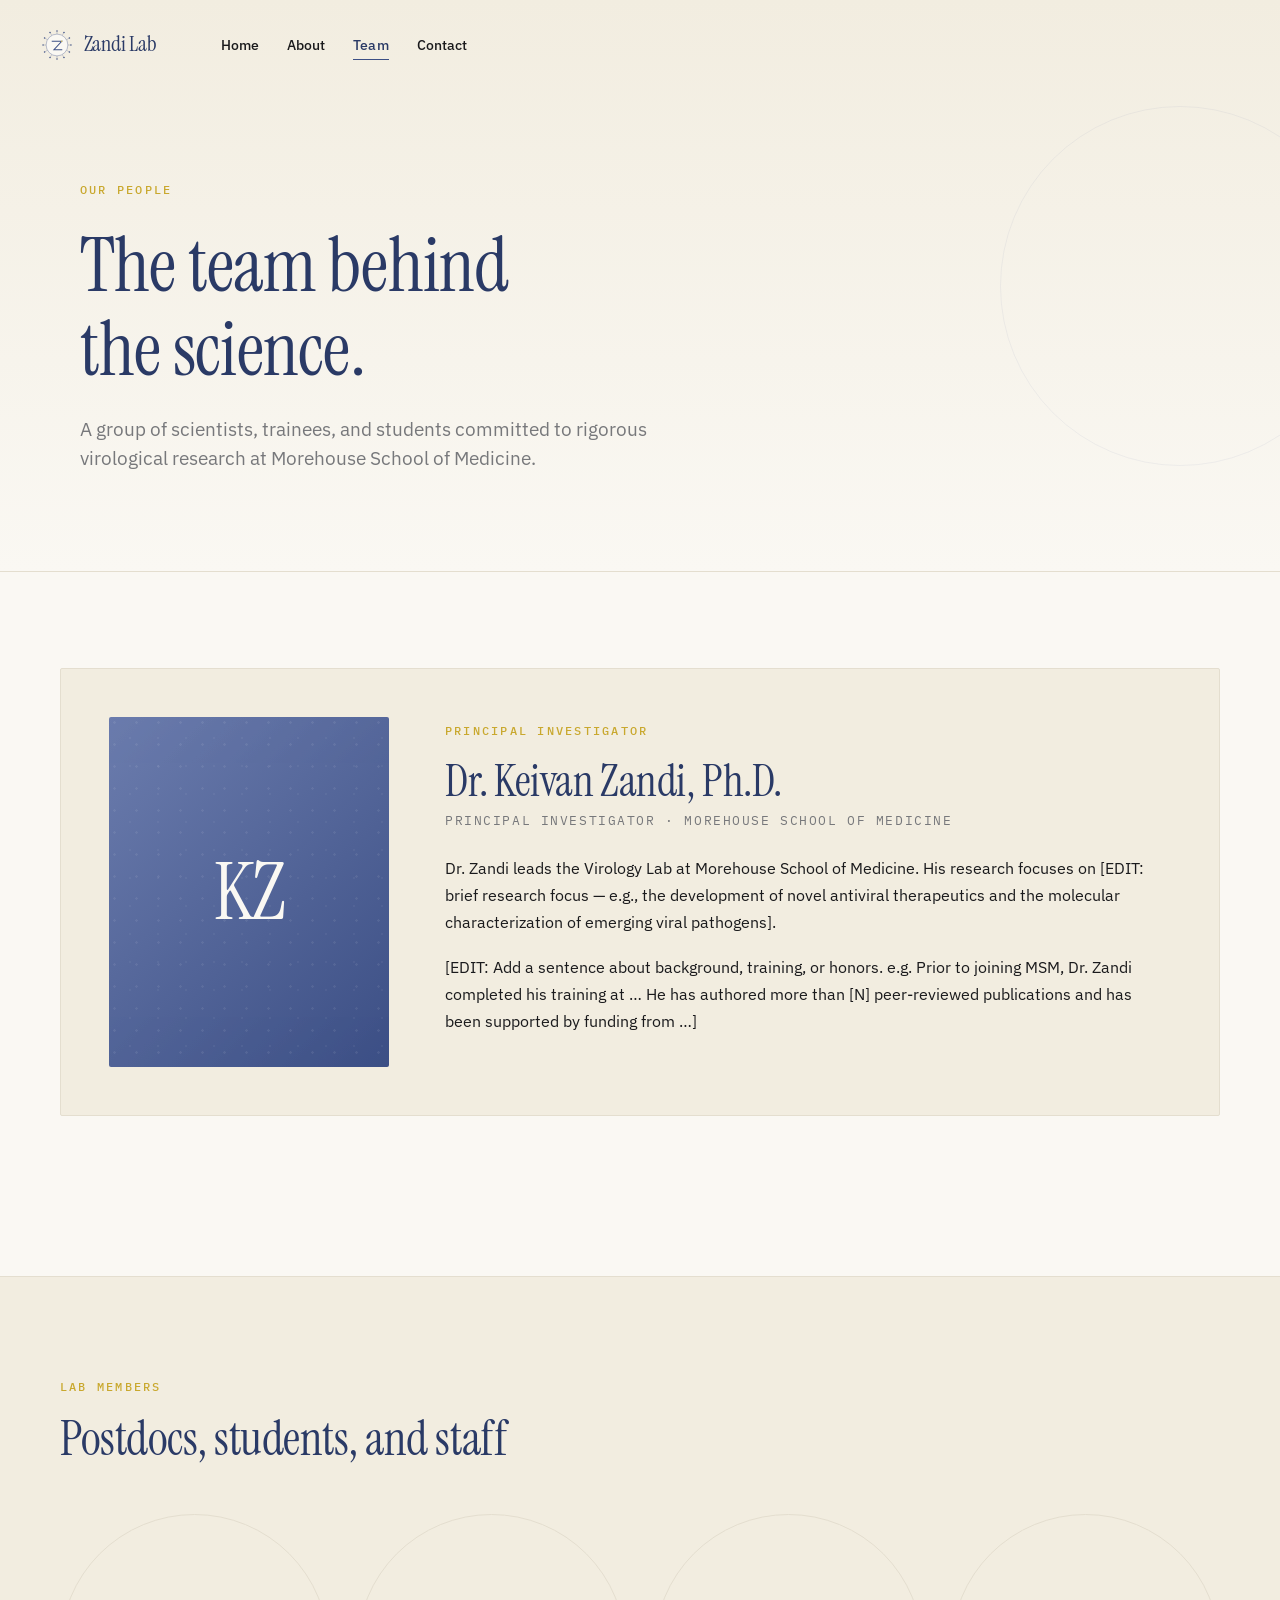
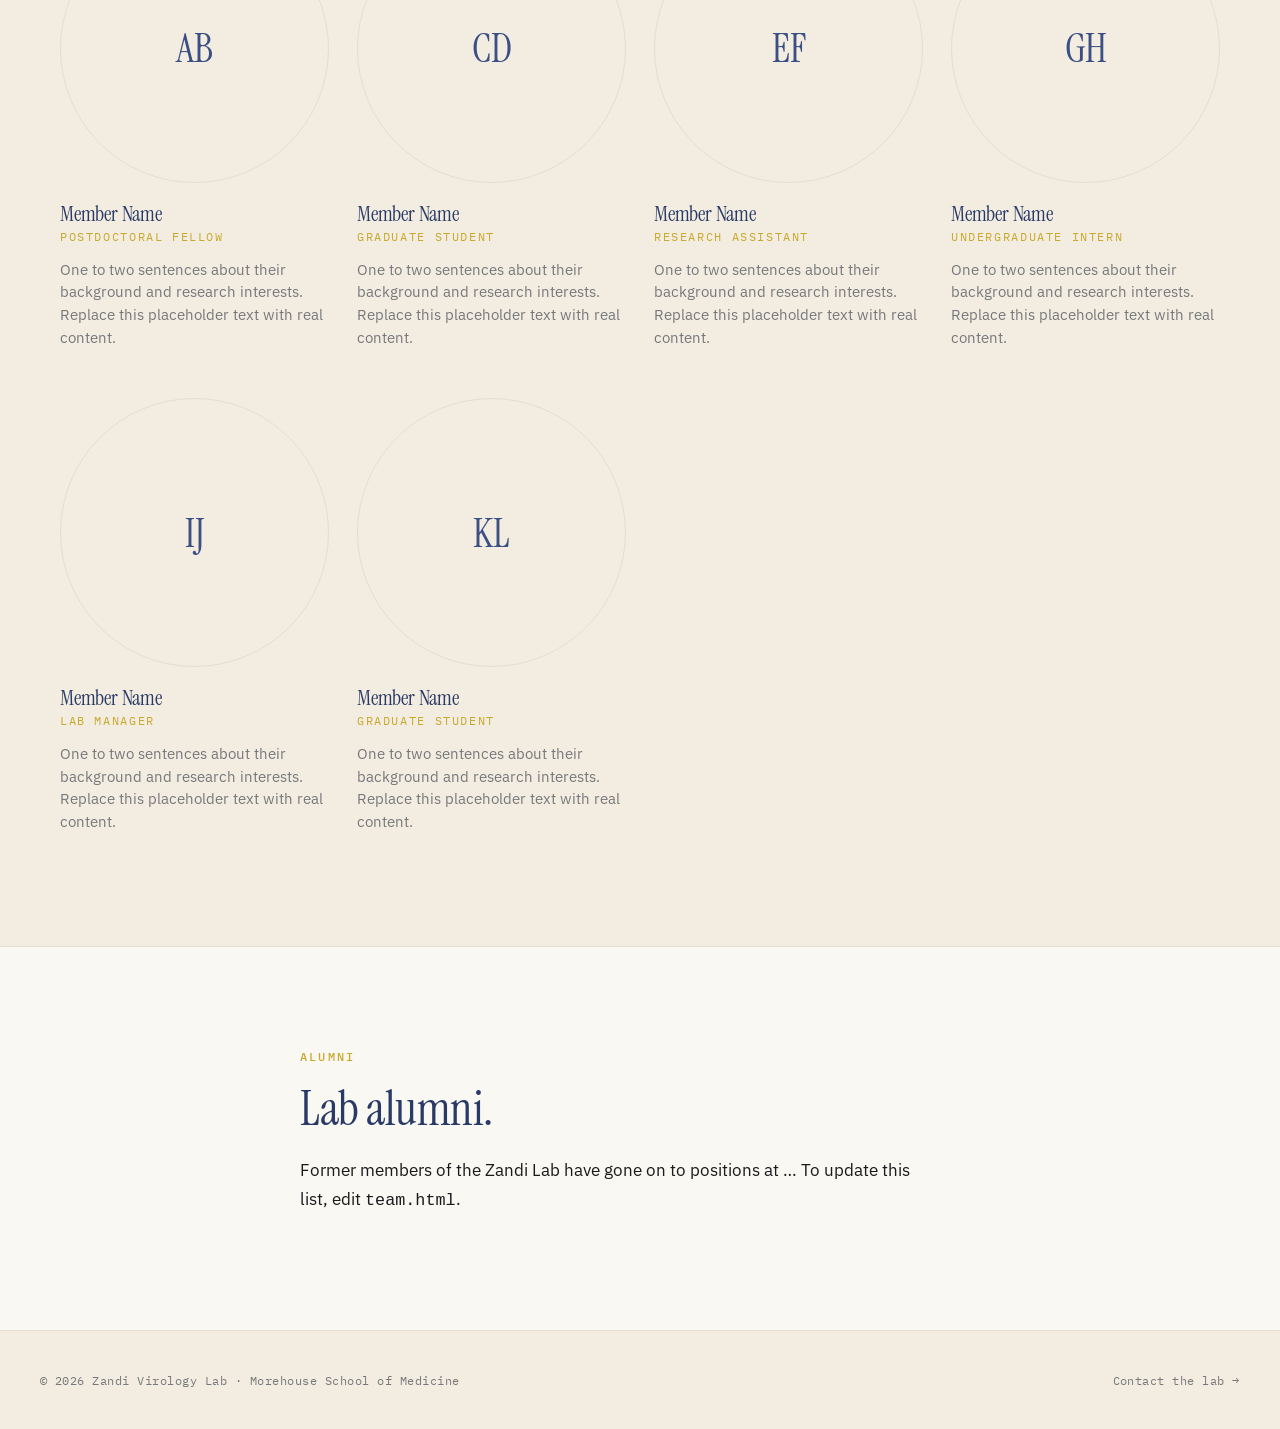
==== team.html @ 3e977db7 "init" ====
<!DOCTYPE html>
<html lang="en">
<head>
  <meta charset="UTF-8" />
  <meta name="viewport" content="width=device-width, initial-scale=1.0" />
  <meta name="description" content="Meet the members of the Zandi Virology Lab at Morehouse School of Medicine." />
  <title>Team | Zandi Virology Lab</title>

  <link rel="icon" type="image/svg+xml" href="assets/logo.svg" />

  <link rel="preconnect" href="https://fonts.googleapis.com" />
  <link rel="preconnect" href="https://fonts.gstatic.com" crossorigin />
  <link href="https://fonts.googleapis.com/css2?family=IBM+Plex+Mono:wght@400;500&family=IBM+Plex+Sans:wght@300;400;500;600&family=Instrument+Serif:ital@0;1&display=swap" rel="stylesheet" />

  <link rel="stylesheet" href="css/styles.css" />
</head>
<body>

  <!-- ============================ NAVIGATION ============================ -->
  <nav class="site-nav">
    <div class="nav-inner">
      <a href="index.html" class="nav-brand" aria-label="Zandi Virology Lab — Home">
        <img src="assets/logo.svg" alt="" aria-hidden="true" />
        <span>Zandi Lab</span>
      </a>
      <ul class="nav-links">
        <li><a href="index.html">Home</a></li>
        <li><a href="about.html">About</a></li>
        <li><a href="team.html" class="is-active">Team</a></li>
        <li><a href="contact.html">Contact</a></li>
      </ul>
    </div>
  </nav>


  <!-- ============================ PAGE HEADER ============================ -->
  <header class="page-header">
    <div class="container">
      <span class="eyebrow">Our people</span>
      <h1>The team behind the science.</h1>
      <p class="lead">
        A group of scientists, trainees, and students committed to rigorous
        virological research at Morehouse School of Medicine.
      </p>
    </div>
  </header>


  <!-- ============================ PRINCIPAL INVESTIGATOR ============================ -->
  <section>
    <div class="container">

      <!-- EDIT: Replace the initials, name, title, and bio below with Dr. Zandi's details.
                 To use a real photo, replace the <div class="pi-photo"> block with:
                 <img class="pi-photo" src="assets/zandi.jpg" alt="Dr. Keivan Zandi" />
                 (and add the image file to the assets/ folder).
      -->
      <article class="pi-card">
        <div class="pi-photo">
          <span>KZ</span>
        </div>

        <div class="pi-info">
          <span class="eyebrow">Principal Investigator</span>
          <h2>Dr. Keivan Zandi, Ph.D.</h2>
          <span class="pi-title">Principal Investigator · Morehouse School of Medicine</span>

          <p>
            Dr. Zandi leads the Virology Lab at Morehouse School of Medicine.
            His research focuses on [EDIT: brief research focus — e.g., the
            development of novel antiviral therapeutics and the molecular
            characterization of emerging viral pathogens].
          </p>
          <p>
            [EDIT: Add a sentence about background, training, or honors. e.g.
            Prior to joining MSM, Dr. Zandi completed his training at &hellip;
            He has authored more than [N] peer-reviewed publications and has
            been supported by funding from &hellip;]
          </p>
        </div>
      </article>

    </div>
  </section>


  <!-- ============================ LAB MEMBERS ============================ -->
  <section class="alt-section">
    <div class="container">
      <div class="section-intro">
        <span class="eyebrow">Lab members</span>
        <h2>Postdocs, students, and staff</h2>
      </div>

      <!--
        EDIT: Each <article class="member-card"> below is one person.
              To add a new member, copy one of the blocks and paste it before
              the closing </div> tag. To remove someone, delete their block.
              To use a photo instead of initials: replace
              <div class="member-photo"><span>XY</span></div>
              with
              <img class="member-photo" src="assets/firstname.jpg" alt="Name" />
              (the same circular styling will apply).
      -->
      <div class="team-grid">

        <article class="member-card">
          <div class="member-photo"><span>AB</span></div>
          <h3 class="member-name">Member Name</h3>
          <span class="member-role">Postdoctoral Fellow</span>
          <p class="member-bio">
            One to two sentences about their background and research interests.
            Replace this placeholder text with real content.
          </p>
        </article>

        <article class="member-card">
          <div class="member-photo"><span>CD</span></div>
          <h3 class="member-name">Member Name</h3>
          <span class="member-role">Graduate Student</span>
          <p class="member-bio">
            One to two sentences about their background and research interests.
            Replace this placeholder text with real content.
          </p>
        </article>

        <article class="member-card">
          <div class="member-photo"><span>EF</span></div>
          <h3 class="member-name">Member Name</h3>
          <span class="member-role">Research Assistant</span>
          <p class="member-bio">
            One to two sentences about their background and research interests.
            Replace this placeholder text with real content.
          </p>
        </article>

        <article class="member-card">
          <div class="member-photo"><span>GH</span></div>
          <h3 class="member-name">Member Name</h3>
          <span class="member-role">Undergraduate Intern</span>
          <p class="member-bio">
            One to two sentences about their background and research interests.
            Replace this placeholder text with real content.
          </p>
        </article>

        <article class="member-card">
          <div class="member-photo"><span>IJ</span></div>
          <h3 class="member-name">Member Name</h3>
          <span class="member-role">Lab Manager</span>
          <p class="member-bio">
            One to two sentences about their background and research interests.
            Replace this placeholder text with real content.
          </p>
        </article>

        <article class="member-card">
          <div class="member-photo"><span>KL</span></div>
          <h3 class="member-name">Member Name</h3>
          <span class="member-role">Graduate Student</span>
          <p class="member-bio">
            One to two sentences about their background and research interests.
            Replace this placeholder text with real content.
          </p>
        </article>

      </div>
    </div>
  </section>


  <!-- ============================ ALUMNI (optional) ============================ -->
  <section>
    <div class="container-narrow">
      <span class="eyebrow">Alumni</span>
      <h2 style="margin-bottom: 1.25rem;">Lab alumni.</h2>
      <div class="prose">
        <p>
          <!-- EDIT: List former lab members here, or remove this whole section if not needed. -->
          Former members of the Zandi Lab have gone on to positions at &hellip;
          To update this list, edit <code>team.html</code>.
        </p>
      </div>
    </div>
  </section>


  <!-- ============================ FOOTER ============================ -->
  <footer class="site-footer">
    <div class="footer-inner">
      <span>&copy; <span id="year"></span> Zandi Virology Lab · Morehouse School of Medicine</span>
      <span><a href="contact.html">Contact the lab &rarr;</a></span>
    </div>
  </footer>

  <script>
    document.getElementById('year').textContent = new Date().getFullYear();
  </script>

</body>
</html>
---- css/styles.css ----
/* ===================================================================
   ZANDI VIROLOGY LAB — MASTER STYLESHEET
   Morehouse School of Medicine
   ===================================================================
   This file controls the look of every page.
   If you only want to change TEXT, edit the .html files, not this one.
   Only edit this file if you want to change COLORS, FONTS, or LAYOUT.
   =================================================================== */


/* -------------------------------------------------------------------
   1. DESIGN TOKENS
   Change these values to update the whole site at once.
   Colors are taken from the official MSM Brand Identity Style Guide.
   ------------------------------------------------------------------- */
:root {
  /* --- Colors --- */
  --msm-blue:        #3C4F85;   /* Primary — MSM Blue (PMS 280) */
  --msm-blue-deep:   #2A3A66;   /* Darker blue for hover states */
  --msm-blue-soft:   #6B7CAD;   /* Lighter blue for secondary elements */
  --msm-gold:        #E8CB4A;   /* Accent — inspired by MSM PMS 127 */
  --msm-gold-warm:   #C9A82E;   /* Darker gold for emphasis */
  --msm-gray:        #77787B;   /* Neutral gray — MSM brand gray */
  --msm-ink:         #1A1A1C;   /* Near-black for body text */
  --msm-cream:       #FAF8F3;   /* Warm off-white background */
  --msm-cream-deep:  #F2EDE0;   /* Deeper cream for alternating sections */
  --msm-border:      #E4DECF;   /* Soft border color */

  /* --- Typography --- */
  --font-display: 'Instrument Serif', 'Times New Roman', Georgia, serif;
  --font-body: 'IBM Plex Sans', -apple-system, BlinkMacSystemFont, 'Segoe UI', sans-serif;
  --font-mono: 'IBM Plex Mono', ui-monospace, 'SFMono-Regular', monospace;

  /* --- Layout --- */
  --max-width: 1240px;
  --content-width: 760px;
  --gutter: clamp(1.25rem, 4vw, 2.5rem);

  /* --- Motion --- */
  --ease: cubic-bezier(0.4, 0, 0.2, 1);
}


/* -------------------------------------------------------------------
   2. RESET + BASE
   ------------------------------------------------------------------- */
*, *::before, *::after {
  box-sizing: border-box;
  margin: 0;
  padding: 0;
}

html {
  scroll-behavior: smooth;
  -webkit-text-size-adjust: 100%;
}

body {
  font-family: var(--font-body);
  font-size: 16px;
  line-height: 1.6;
  color: var(--msm-ink);
  background-color: var(--msm-cream);
  -webkit-font-smoothing: antialiased;
  -moz-osx-font-smoothing: grayscale;
  font-feature-settings: "kern" 1, "liga" 1;
}

img, svg {
  display: block;
  max-width: 100%;
  height: auto;
}

a {
  color: var(--msm-blue);
  text-decoration: none;
  transition: color 0.2s var(--ease);
}

a:hover {
  color: var(--msm-blue-deep);
}


/* -------------------------------------------------------------------
   3. TYPOGRAPHY
   ------------------------------------------------------------------- */
h1, h2, h3, h4 {
  font-family: var(--font-display);
  font-weight: 400;
  color: var(--msm-blue-deep);
  line-height: 1.1;
  letter-spacing: -0.01em;
}

h1 { font-size: clamp(2.5rem, 6vw, 4.75rem); }
h2 { font-size: clamp(1.9rem, 4vw, 3rem); }
h3 { font-size: clamp(1.35rem, 2.2vw, 1.75rem); }
h4 { font-size: 1.1rem; font-family: var(--font-body); font-weight: 600; letter-spacing: 0.01em; }

p {
  margin-bottom: 1.1em;
}

.eyebrow {
  font-family: var(--font-mono);
  font-size: 0.78rem;
  font-weight: 500;
  text-transform: uppercase;
  letter-spacing: 0.18em;
  color: var(--msm-gold-warm);
  margin-bottom: 1rem;
  display: inline-block;
}

.lead {
  font-size: 1.18rem;
  line-height: 1.55;
  color: var(--msm-ink);
  max-width: 58ch;
}


/* -------------------------------------------------------------------
   4. LAYOUT PRIMITIVES
   ------------------------------------------------------------------- */
.container {
  width: 100%;
  max-width: var(--max-width);
  margin-inline: auto;
  padding-inline: var(--gutter);
}

.container-narrow {
  width: 100%;
  max-width: var(--content-width);
  margin-inline: auto;
  padding-inline: var(--gutter);
}

section {
  padding-block: clamp(3.5rem, 8vw, 6rem);
}


/* -------------------------------------------------------------------
   5. NAVIGATION (top-left)
   ------------------------------------------------------------------- */
.site-nav {
  position: absolute;
  top: 0;
  left: 0;
  right: 0;
  z-index: 20;
  padding: 1.75rem var(--gutter);
}

.nav-inner {
  display: flex;
  align-items: center;
  gap: clamp(1.5rem, 4vw, 3rem);
  flex-wrap: wrap;
}

.nav-brand {
  display: inline-flex;
  align-items: center;
  gap: 0.6rem;
  font-family: var(--font-display);
  font-size: 1.35rem;
  color: var(--msm-blue-deep);
  letter-spacing: -0.01em;
  white-space: nowrap;
  flex-shrink: 0;
  line-height: 1;
  margin-right: 1rem;
}

.nav-brand span {
  white-space: nowrap;
  line-height: 1;
}

.nav-brand img,
.nav-brand svg {
  width: 34px;
  height: 34px;
  flex-shrink: 0;
}

.nav-links {
  display: flex;
  gap: clamp(1rem, 2.5vw, 1.75rem);
  list-style: none;
  align-items: center;
}

.nav-links a {
  font-size: 0.9rem;
  font-weight: 500;
  color: var(--msm-ink);
  position: relative;
  padding-block: 0.25rem;
  letter-spacing: 0.005em;
}

.nav-links a::after {
  content: "";
  position: absolute;
  left: 0;
  right: 0;
  bottom: -2px;
  height: 1.5px;
  background-color: var(--msm-blue);
  transform: scaleX(0);
  transform-origin: left;
  transition: transform 0.3s var(--ease);
}

.nav-links a:hover::after,
.nav-links a.is-active::after {
  transform: scaleX(1);
}

.nav-links a.is-active {
  color: var(--msm-blue-deep);
}

/* On dark hero: invert nav colors for legibility */
.site-nav.on-dark .nav-brand,
.site-nav.on-dark .nav-links a {
  color: var(--msm-cream);
}
.site-nav.on-dark .nav-links a::after {
  background-color: var(--msm-gold);
}


/* -------------------------------------------------------------------
   6. HERO (home page)
   ------------------------------------------------------------------- */
.hero {
  min-height: 100vh;
  position: relative;
  display: flex;
  align-items: center;
  justify-content: center;
  padding: 9rem var(--gutter) 4rem;
  overflow: hidden;
  text-align: center;
}

.hero-content {
  position: relative;
  z-index: 2;
  max-width: 820px;
  animation: fadeUp 1.1s var(--ease) both;
}

.hero-content > * + * {
  margin-top: 1.75rem;
}

.hero-logo {
  width: clamp(95px, 12vw, 130px);
  height: auto;
  margin: 0 auto;
  animation: fadeUp 1.1s var(--ease) 0.1s both;
}

.hero h1 {
  font-size: clamp(2.75rem, 7vw, 5.75rem);
  font-weight: 400;
  line-height: 0.98;
  color: var(--msm-blue-deep);
  animation: fadeUp 1.1s var(--ease) 0.25s both;
}

.hero h1 em {
  font-style: italic;
  color: var(--msm-blue);
}

.hero-tagline {
  font-family: var(--font-mono);
  font-size: 0.82rem;
  text-transform: uppercase;
  letter-spacing: 0.22em;
  color: var(--msm-gray);
  animation: fadeUp 1.1s var(--ease) 0.4s both;
}

.hero-tagline span {
  color: var(--msm-gold-warm);
  margin-inline: 0.6rem;
}

.hero-scroll {
  position: absolute;
  bottom: 2.25rem;
  left: 50%;
  transform: translateX(-50%);
  font-family: var(--font-mono);
  font-size: 0.7rem;
  text-transform: uppercase;
  letter-spacing: 0.22em;
  color: var(--msm-gray);
  display: flex;
  flex-direction: column;
  align-items: center;
  gap: 0.5rem;
  animation: fadeUp 1.1s var(--ease) 0.7s both;
}

.hero-scroll::after {
  content: "";
  width: 1px;
  height: 36px;
  background: linear-gradient(to bottom, var(--msm-gray), transparent);
  animation: scrollHint 2.4s var(--ease) infinite;
}

/* Decorative background motif — subtle circles echoing virus capsids */
.hero-decor {
  position: absolute;
  inset: 0;
  pointer-events: none;
  opacity: 0.5;
  z-index: 1;
}

.hero-decor::before,
.hero-decor::after {
  content: "";
  position: absolute;
  border-radius: 50%;
  border: 1px solid var(--msm-blue);
  opacity: 0.08;
}

.hero-decor::before {
  width: 620px;
  height: 620px;
  top: -180px;
  right: -180px;
}

.hero-decor::after {
  width: 440px;
  height: 440px;
  bottom: -140px;
  left: -120px;
  border-color: var(--msm-gold-warm);
  opacity: 0.12;
}


/* -------------------------------------------------------------------
   7. PAGE HEADER (non-home pages)
   ------------------------------------------------------------------- */
.page-header {
  padding: clamp(8rem, 15vw, 11rem) var(--gutter) clamp(3rem, 6vw, 5rem);
  background:
    linear-gradient(180deg, var(--msm-cream-deep) 0%, var(--msm-cream) 100%);
  border-bottom: 1px solid var(--msm-border);
  position: relative;
  overflow: hidden;
}

.page-header .container {
  position: relative;
  z-index: 2;
}

.page-header h1 {
  margin-top: 0.5rem;
  max-width: 14ch;
}

.page-header .lead {
  margin-top: 1.5rem;
  color: var(--msm-gray);
}

/* Decorative accent rule on page headers */
.page-header::after {
  content: "";
  position: absolute;
  right: -80px;
  top: 50%;
  transform: translateY(-50%);
  width: 360px;
  height: 360px;
  border: 1px solid var(--msm-blue);
  border-radius: 50%;
  opacity: 0.06;
  pointer-events: none;
}


/* -------------------------------------------------------------------
   8. CONTENT SECTIONS
   ------------------------------------------------------------------- */
.section-intro {
  max-width: 720px;
  margin-bottom: 3rem;
}

.section-intro h2 {
  margin-bottom: 1.25rem;
}

.prose p {
  font-size: 1.05rem;
  line-height: 1.7;
  color: var(--msm-ink);
  max-width: 64ch;
}

.prose p + p {
  margin-top: 1.1em;
}

.divider {
  border: 0;
  height: 1px;
  background-color: var(--msm-border);
  margin-block: clamp(3rem, 6vw, 5rem);
}

.alt-section {
  background-color: var(--msm-cream-deep);
  border-block: 1px solid var(--msm-border);
}


/* -------------------------------------------------------------------
   9. PROJECT / RESEARCH CARDS (About page)
   ------------------------------------------------------------------- */
.project-grid {
  display: grid;
  grid-template-columns: repeat(auto-fit, minmax(280px, 1fr));
  gap: 1.5rem;
  margin-top: 2.5rem;
}

.project-card {
  background-color: var(--msm-cream);
  border: 1px solid var(--msm-border);
  padding: 2rem 1.75rem;
  border-radius: 2px;
  transition: transform 0.35s var(--ease), border-color 0.35s var(--ease), box-shadow 0.35s var(--ease);
  position: relative;
}

.project-card:hover {
  transform: translateY(-3px);
  border-color: var(--msm-blue-soft);
  box-shadow: 0 20px 40px -22px rgba(60, 79, 133, 0.22);
}

.project-card .project-number {
  font-family: var(--font-mono);
  font-size: 0.75rem;
  color: var(--msm-gold-warm);
  letter-spacing: 0.15em;
  margin-bottom: 1rem;
  display: block;
}

.project-card h3 {
  font-size: 1.4rem;
  margin-bottom: 0.75rem;
}

.project-card p {
  font-size: 0.95rem;
  color: var(--msm-gray);
  line-height: 1.6;
  margin: 0;
}


/* -------------------------------------------------------------------
   10. TEAM PAGE
   ------------------------------------------------------------------- */
.pi-card {
  display: grid;
  grid-template-columns: minmax(220px, 280px) 1fr;
  gap: clamp(2rem, 5vw, 3.5rem);
  align-items: start;
  padding: clamp(2rem, 4vw, 3rem);
  background-color: var(--msm-cream-deep);
  border: 1px solid var(--msm-border);
  border-radius: 2px;
  margin-bottom: 4rem;
}

.pi-photo {
  aspect-ratio: 4 / 5;
  background: linear-gradient(135deg, var(--msm-blue-soft), var(--msm-blue));
  border-radius: 2px;
  display: flex;
  align-items: center;
  justify-content: center;
  color: var(--msm-cream);
  font-family: var(--font-display);
  font-size: clamp(3.5rem, 7vw, 5rem);
  letter-spacing: -0.02em;
  position: relative;
  overflow: hidden;
}

.pi-photo::before {
  content: "";
  position: absolute;
  inset: 0;
  background-image:
    radial-gradient(circle at 25% 25%, rgba(255,255,255,0.12) 1px, transparent 1.5px),
    radial-gradient(circle at 75% 75%, rgba(255,255,255,0.08) 1px, transparent 1.5px);
  background-size: 22px 22px, 28px 28px;
  opacity: 0.6;
}

.pi-photo span {
  position: relative;
  z-index: 2;
}

.pi-info .eyebrow {
  color: var(--msm-gold-warm);
}

.pi-info h2 {
  font-size: clamp(2rem, 3.5vw, 2.75rem);
  margin-bottom: 0.25rem;
}

.pi-title {
  font-family: var(--font-mono);
  font-size: 0.82rem;
  letter-spacing: 0.12em;
  text-transform: uppercase;
  color: var(--msm-gray);
  margin-bottom: 1.5rem;
  display: block;
}

.pi-info p {
  color: var(--msm-ink);
  line-height: 1.7;
}

@media (max-width: 640px) {
  .pi-card { grid-template-columns: 1fr; }
  .pi-photo { max-width: 240px; }
}

/* Team grid */
.team-grid {
  display: grid;
  grid-template-columns: repeat(auto-fill, minmax(240px, 1fr));
  gap: 2rem 1.75rem;
}

.member-card {
  text-align: left;
  transition: transform 0.3s var(--ease);
}

.member-card:hover {
  transform: translateY(-3px);
}

.member-photo {
  aspect-ratio: 1;
  background-color: var(--msm-cream-deep);
  border: 1px solid var(--msm-border);
  border-radius: 50%;
  display: flex;
  align-items: center;
  justify-content: center;
  color: var(--msm-blue);
  font-family: var(--font-display);
  font-size: 2.5rem;
  margin-bottom: 1.25rem;
  transition: background-color 0.3s var(--ease), border-color 0.3s var(--ease);
}

.member-card:hover .member-photo {
  background-color: var(--msm-blue);
  color: var(--msm-cream);
  border-color: var(--msm-blue);
}

.member-name {
  font-family: var(--font-display);
  font-size: 1.3rem;
  color: var(--msm-blue-deep);
  margin-bottom: 0.15rem;
}

.member-role {
  font-family: var(--font-mono);
  font-size: 0.72rem;
  text-transform: uppercase;
  letter-spacing: 0.14em;
  color: var(--msm-gold-warm);
  margin-bottom: 0.75rem;
  display: block;
}

.member-bio {
  font-size: 0.92rem;
  color: var(--msm-gray);
  line-height: 1.55;
}


/* -------------------------------------------------------------------
   11. CONTACT PAGE
   ------------------------------------------------------------------- */
.contact-layout {
  display: grid;
  grid-template-columns: minmax(260px, 1fr) 1.5fr;
  gap: clamp(2rem, 5vw, 4rem);
  align-items: start;
}

@media (max-width: 820px) {
  .contact-layout { grid-template-columns: 1fr; }
}

.contact-info dl {
  display: grid;
  gap: 1.75rem;
}

.contact-info dt {
  font-family: var(--font-mono);
  font-size: 0.72rem;
  text-transform: uppercase;
  letter-spacing: 0.18em;
  color: var(--msm-gold-warm);
  margin-bottom: 0.4rem;
}

.contact-info dd {
  font-size: 1rem;
  line-height: 1.6;
  color: var(--msm-ink);
}

.contact-info dd a {
  border-bottom: 1px solid var(--msm-border);
  padding-bottom: 1px;
  transition: border-color 0.2s var(--ease);
}

.contact-info dd a:hover {
  border-bottom-color: var(--msm-blue);
}

.form-wrapper {
  background-color: var(--msm-cream);
  border: 1px solid var(--msm-border);
  padding: clamp(1.5rem, 3vw, 2.25rem);
  border-radius: 2px;
}

.form-wrapper h3 {
  font-size: 1.35rem;
  margin-bottom: 0.5rem;
}

.form-wrapper p {
  font-size: 0.93rem;
  color: var(--msm-gray);
  margin-bottom: 1.5rem;
}

/* Google Form responsive embed */
.form-embed {
  position: relative;
  width: 100%;
  min-height: 640px;
  border: 1px dashed var(--msm-border);
  border-radius: 2px;
  background-color: var(--msm-cream-deep);
  display: flex;
  align-items: center;
  justify-content: center;
  text-align: center;
  padding: 2rem;
}

.form-embed iframe {
  width: 100%;
  border: 0;
}

.form-embed .placeholder-note {
  font-family: var(--font-mono);
  font-size: 0.85rem;
  color: var(--msm-gray);
  line-height: 1.7;
  max-width: 40ch;
}

.form-embed .placeholder-note strong {
  color: var(--msm-blue-deep);
  font-weight: 600;
  display: block;
  margin-bottom: 0.5rem;
  font-size: 0.95rem;
}


/* -------------------------------------------------------------------
   12. FOOTER
   ------------------------------------------------------------------- */
.site-footer {
  background-color: var(--msm-cream-deep);
  border-top: 1px solid var(--msm-border);
  padding: 2.5rem var(--gutter);
  margin-top: auto;
}

.footer-inner {
  max-width: var(--max-width);
  margin-inline: auto;
  display: flex;
  justify-content: space-between;
  align-items: center;
  gap: 1.5rem;
  flex-wrap: wrap;
  font-family: var(--font-mono);
  font-size: 0.78rem;
  color: var(--msm-gray);
  letter-spacing: 0.04em;
}

.footer-inner a {
  color: var(--msm-gray);
  border-bottom: 1px solid transparent;
  transition: color 0.2s var(--ease), border-color 0.2s var(--ease);
}

.footer-inner a:hover {
  color: var(--msm-blue-deep);
  border-bottom-color: var(--msm-blue-deep);
}


/* -------------------------------------------------------------------
   13. ANIMATIONS
   ------------------------------------------------------------------- */
@keyframes fadeUp {
  from { opacity: 0; transform: translateY(18px); }
  to   { opacity: 1; transform: translateY(0); }
}

@keyframes scrollHint {
  0%   { transform: scaleY(0.2); transform-origin: top; opacity: 0.3; }
  40%  { transform: scaleY(1);   transform-origin: top; opacity: 0.8; }
  60%  { transform: scaleY(1);   transform-origin: bottom; opacity: 0.8; }
  100% { transform: scaleY(0.2); transform-origin: bottom; opacity: 0.3; }
}

@media (prefers-reduced-motion: reduce) {
  *, *::before, *::after {
    animation-duration: 0.01ms !important;
    animation-iteration-count: 1 !important;
    transition-duration: 0.01ms !important;
  }
  html { scroll-behavior: auto; }
}


/* -------------------------------------------------------------------
   14. RESPONSIVE TWEAKS
   ------------------------------------------------------------------- */
@media (max-width: 640px) {
  .nav-inner { gap: 1rem; }
  .nav-links { gap: 1rem; }
  .nav-links a { font-size: 0.85rem; }
  .site-nav { padding: 1.25rem var(--gutter); }
}
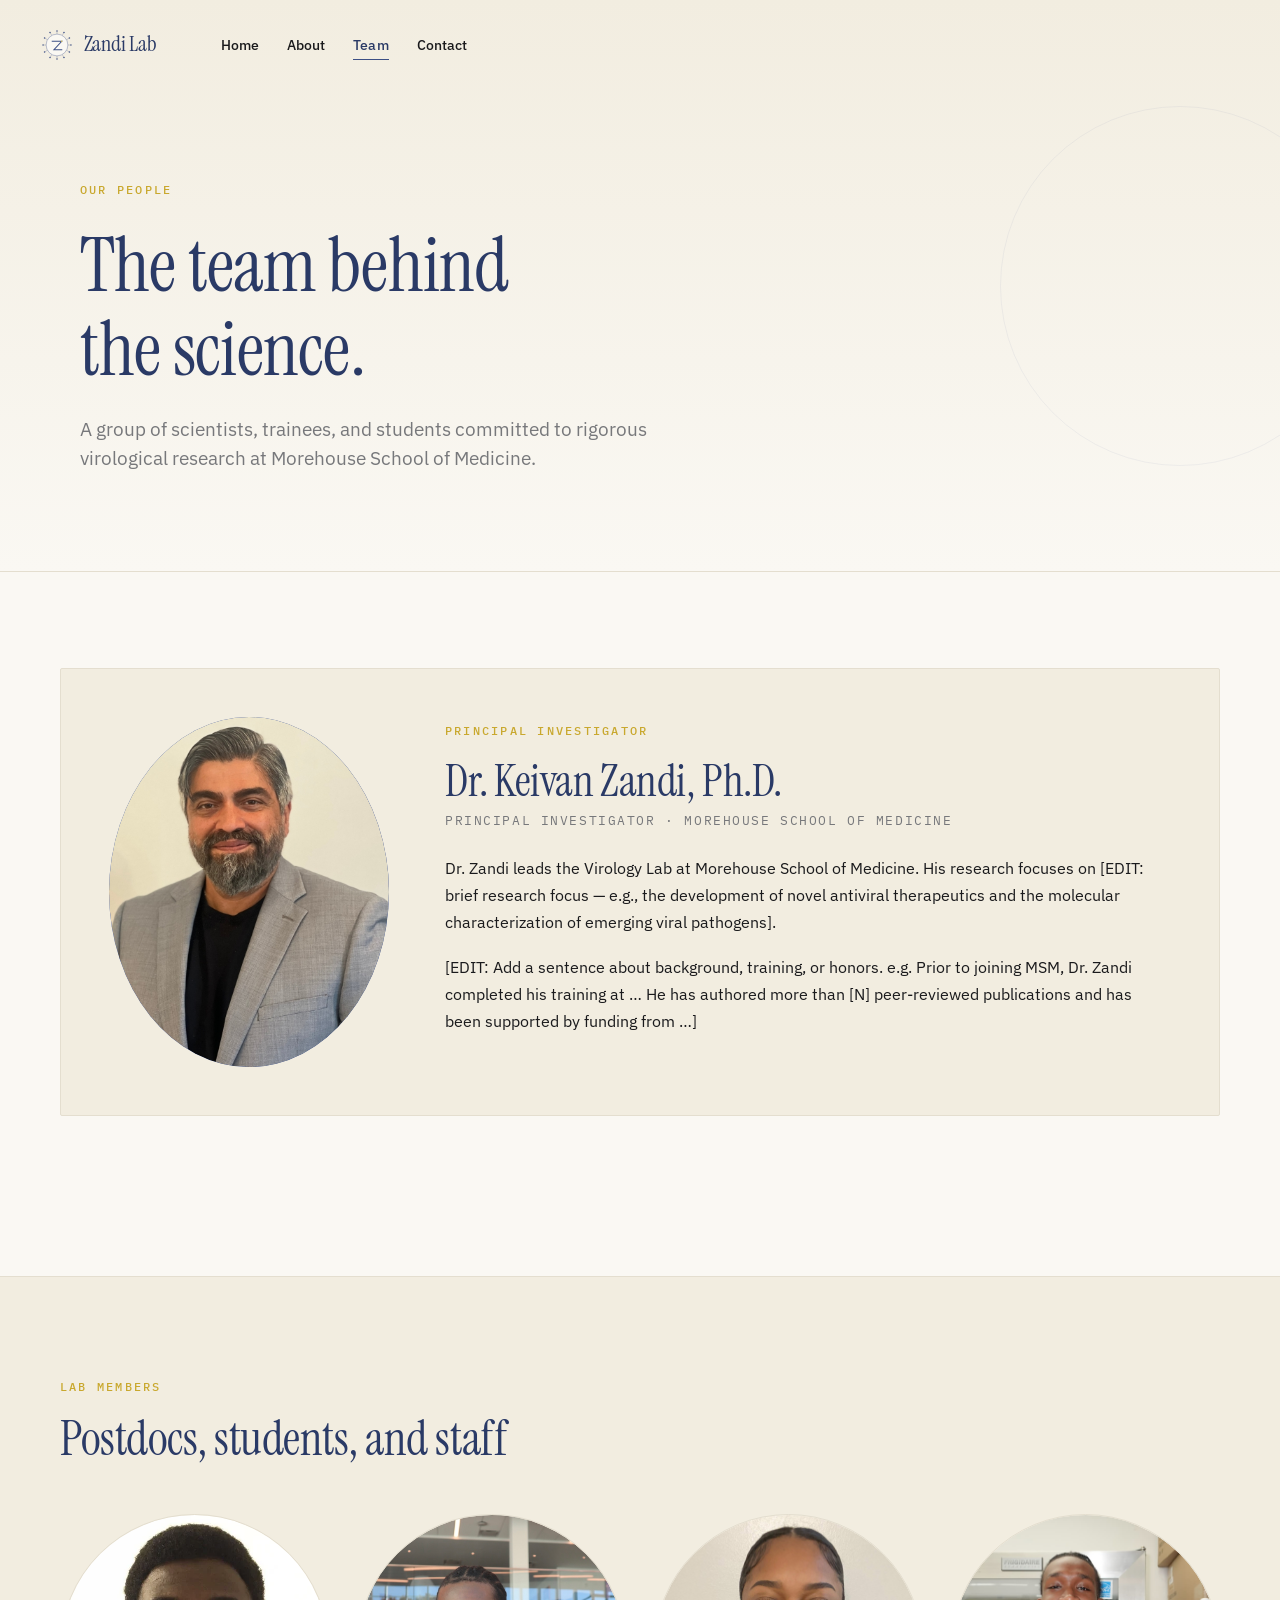
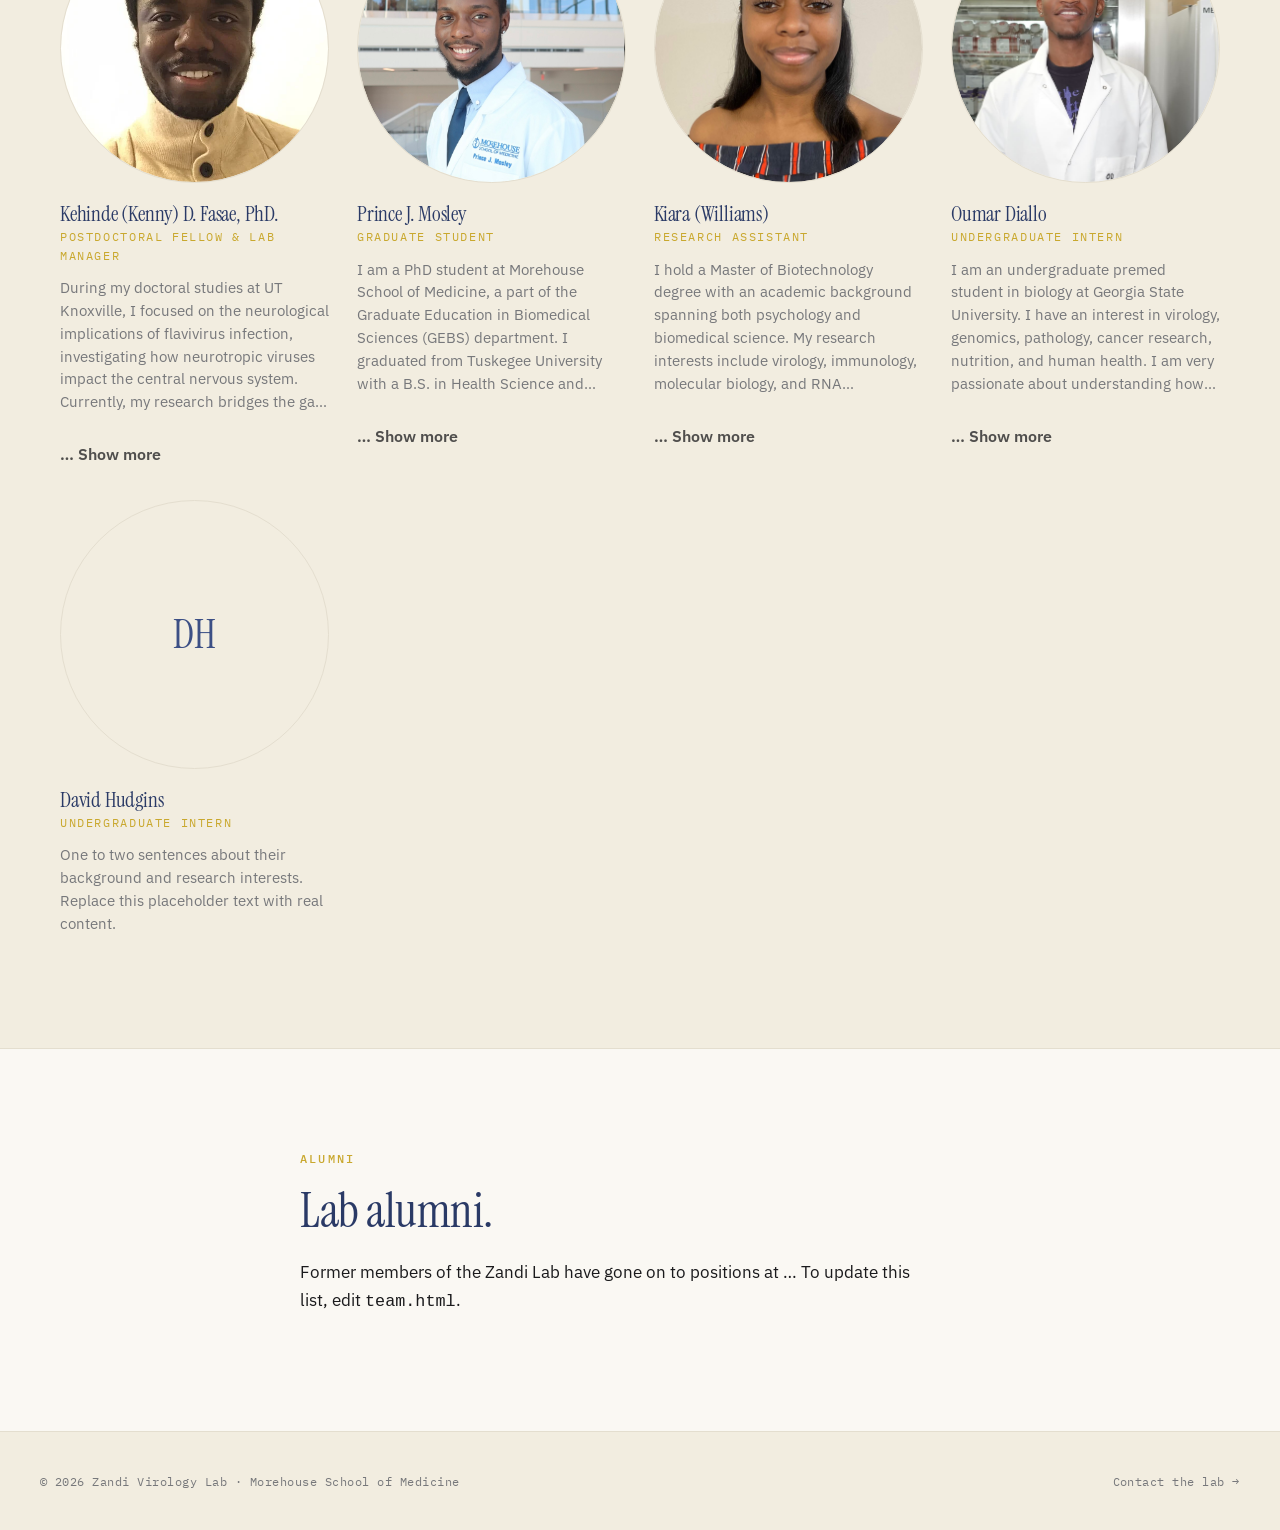
==== commit 7ce7a8e5: "updated teams page" ====
--- a/team.html
+++ b/team.html
@@ -1,98 +1,145 @@
 <!DOCTYPE html>
+
 <html lang="en">
 <head>
-  <meta charset="UTF-8" />
-  <meta name="viewport" content="width=device-width, initial-scale=1.0" />
-  <meta name="description" content="Meet the members of the Zandi Virology Lab at Morehouse School of Medicine." />
-  <title>Team | Zandi Virology Lab</title>
-
-  <link rel="icon" type="image/svg+xml" href="assets/logo.svg" />
-
-  <link rel="preconnect" href="https://fonts.googleapis.com" />
-  <link rel="preconnect" href="https://fonts.gstatic.com" crossorigin />
-  <link href="https://fonts.googleapis.com/css2?family=IBM+Plex+Mono:wght@400;500&family=IBM+Plex+Sans:wght@300;400;500;600&family=Instrument+Serif:ital@0;1&display=swap" rel="stylesheet" />
-
-  <link rel="stylesheet" href="css/styles.css" />
+<meta charset="utf-8"/>
+<meta content="width=device-width, initial-scale=1.0" name="viewport"/>
+<meta content="Meet the members of the Zandi Virology Lab at Morehouse School of Medicine." name="description"/>
+<title>Team | Zandi Virology Lab</title>
+<link href="assets/logo.svg" rel="icon" type="image/svg+xml"/>
+<link href="https://fonts.googleapis.com" rel="preconnect"/>
+<link crossorigin="" href="https://fonts.gstatic.com" rel="preconnect"/>
+<link href="https://fonts.googleapis.com/css2?family=IBM+Plex+Mono:wght@400;500&amp;family=IBM+Plex+Sans:wght@300;400;500;600&amp;family=Instrument+Serif:ital@0;1&amp;display=swap" rel="stylesheet"/>
+<link href="css/styles.css" rel="stylesheet"/>
+<style>
+  .member-bio {
+    position: relative;
+    line-height: 1.55;
+  }
+
+  .member-bio.is-collapsed {
+    display: -webkit-box;
+    -webkit-line-clamp: 6;
+    -webkit-box-orient: vertical;
+    overflow: hidden;
+  }
+
+  .bio-toggle {
+    margin-top: 0.75rem;
+    padding: 0;
+    border: 0;
+    background: transparent;
+    color: inherit;
+    font: inherit;
+    font-weight: 600;
+    cursor: pointer;
+    opacity: 0.75;
+  }
+
+  .bio-toggle:hover,
+  .bio-toggle:focus {
+    opacity: 1;
+    text-decoration: underline;
+  }
+
+  .bio-toggle.is-hidden {
+    display: none;
+  }
+
+  /* Keep member photos inside the circular bubble */
+  .member-photo,
+  .pi-photo {
+    overflow: hidden;
+    border-radius: 50%;
+  }
+
+  .member-photo img,
+  .pi-photo img {
+    width: 100%;
+    height: 100%;
+    object-fit: cover;
+    display: block;
+    border-radius: 50%;
+  }
+
+  .member-photo > span,
+  .pi-photo > span {
+    width: 100%;
+    height: 100%;
+    display: flex;
+    align-items: center;
+    justify-content: center;
+  }
+</style>
+
 </head>
 <body>
-
-  <!-- ============================ NAVIGATION ============================ -->
-  <nav class="site-nav">
-    <div class="nav-inner">
-      <a href="index.html" class="nav-brand" aria-label="Zandi Virology Lab — Home">
-        <img src="assets/logo.svg" alt="" aria-hidden="true" />
-        <span>Zandi Lab</span>
-      </a>
-      <ul class="nav-links">
-        <li><a href="index.html">Home</a></li>
-        <li><a href="about.html">About</a></li>
-        <li><a href="team.html" class="is-active">Team</a></li>
-        <li><a href="contact.html">Contact</a></li>
-      </ul>
-    </div>
-  </nav>
-
-
-  <!-- ============================ PAGE HEADER ============================ -->
-  <header class="page-header">
-    <div class="container">
-      <span class="eyebrow">Our people</span>
-      <h1>The team behind the science.</h1>
-      <p class="lead">
+<!-- ============================ NAVIGATION ============================ -->
+<nav class="site-nav">
+<div class="nav-inner">
+<a aria-label="Zandi Virology Lab — Home" class="nav-brand" href="index.html">
+<img alt="" aria-hidden="true" src="assets/logo.svg"/>
+<span>Zandi Lab</span>
+</a>
+<ul class="nav-links">
+<li><a href="index.html">Home</a></li>
+<li><a href="about.html">About</a></li>
+<li><a class="is-active" href="team.html">Team</a></li>
+<li><a href="contact.html">Contact</a></li>
+</ul>
+</div>
+</nav>
+<!-- ============================ PAGE HEADER ============================ -->
+<header class="page-header">
+<div class="container">
+<span class="eyebrow">Our people</span>
+<h1>The team behind the science.</h1>
+<p class="lead">
         A group of scientists, trainees, and students committed to rigorous
         virological research at Morehouse School of Medicine.
       </p>
-    </div>
-  </header>
-
-
-  <!-- ============================ PRINCIPAL INVESTIGATOR ============================ -->
-  <section>
-    <div class="container">
-
-      <!-- EDIT: Replace the initials, name, title, and bio below with Dr. Zandi's details.
+</div>
+</header>
+<!-- ============================ PRINCIPAL INVESTIGATOR ============================ -->
+<section>
+<div class="container">
+<!-- EDIT: Replace the initials, name, title, and bio below with Dr. Zandi's details.
                  To use a real photo, replace the <div class="pi-photo"> block with:
                  <img class="pi-photo" src="assets/zandi.jpg" alt="Dr. Keivan Zandi" />
                  (and add the image file to the assets/ folder).
       -->
-      <article class="pi-card">
-        <div class="pi-photo">
-          <span>KZ</span>
-        </div>
-
-        <div class="pi-info">
-          <span class="eyebrow">Principal Investigator</span>
-          <h2>Dr. Keivan Zandi, Ph.D.</h2>
-          <span class="pi-title">Principal Investigator · Morehouse School of Medicine</span>
-
-          <p>
+<article class="pi-card">
+<div class="pi-photo">
+<span><img src="assets/KeivanZandi.jpg" alt=""></span>
+</div>
+<div class="pi-info">
+<span class="eyebrow">Principal Investigator</span>
+<h2>Dr. Keivan Zandi, Ph.D.</h2>
+<span class="pi-title">Principal Investigator · Morehouse School of Medicine</span>
+<p>
             Dr. Zandi leads the Virology Lab at Morehouse School of Medicine.
             His research focuses on [EDIT: brief research focus — e.g., the
             development of novel antiviral therapeutics and the molecular
             characterization of emerging viral pathogens].
           </p>
-          <p>
+<p>
             [EDIT: Add a sentence about background, training, or honors. e.g.
-            Prior to joining MSM, Dr. Zandi completed his training at &hellip;
+            Prior to joining MSM, Dr. Zandi completed his training at …
             He has authored more than [N] peer-reviewed publications and has
-            been supported by funding from &hellip;]
-          </p>
-        </div>
-      </article>
-
-    </div>
-  </section>
-
-
-  <!-- ============================ LAB MEMBERS ============================ -->
-  <section class="alt-section">
-    <div class="container">
-      <div class="section-intro">
-        <span class="eyebrow">Lab members</span>
-        <h2>Postdocs, students, and staff</h2>
-      </div>
-
-      <!--
+            been supported by funding from …]
+          </p>
+</div>
+</article>
+</div>
+</section>
+<!-- ============================ LAB MEMBERS ============================ -->
+<section class="alt-section">
+<div class="container">
+<div class="section-intro">
+<span class="eyebrow">Lab members</span>
+<h2>Postdocs, students, and staff</h2>
+</div>
+<!--
         EDIT: Each <article class="member-card"> below is one person.
               To add a new member, copy one of the blocks and paste it before
               the closing </div> tag. To remove someone, delete their block.
@@ -102,100 +149,106 @@
               <img class="member-photo" src="assets/firstname.jpg" alt="Name" />
               (the same circular styling will apply).
       -->
-      <div class="team-grid">
-
-        <article class="member-card">
-          <div class="member-photo"><span>AB</span></div>
-          <h3 class="member-name">Member Name</h3>
-          <span class="member-role">Postdoctoral Fellow</span>
-          <p class="member-bio">
+<div class="team-grid">
+<article class="member-card">
+<div class="member-photo"><img src="assets/Kehinde-Fasae-2.webp" alt="Kehinde (Kenny) D. Fasae, PhD."></div>
+<h3 class="member-name">Kehinde (Kenny) D. Fasae, PhD.</h3>
+<span class="member-role">Postdoctoral Fellow &amp; Lab Manager</span>
+<p class="member-bio is-collapsed">
+            During my doctoral studies at UT Knoxville, I focused on the neurological implications of flavivirus infection, investigating how neurotropic viruses impact the central nervous system. Currently, my research bridges the gap between basic virology and clinical application by exploring siRNA-based therapeutics against both RNA and DNA viruses. I am particularly interested in developing targeted treatments against viral infections and ultimately the chronic diseases they trigger.
+
+            As the Lab Manager, I also oversee daily operations and projects, ensuring our team has the resources and organization needed to push the boundaries of RNA therapeutics.
+
+            When I’m not in the lab or managing projects, you can find me in church, on the soccer field, singing, or locked in a competitive game of chess.
+          </p>
+<button class="bio-toggle is-hidden" type="button" aria-expanded="false">… Show more</button>
+</article>
+<article class="member-card">
+<div class="member-photo"><span><img src="assets/IMG_0908.jpeg" alt=""></span></div>
+<h3 class="member-name">Prince J. Mosley</h3>
+<span class="member-role">Graduate Student</span>
+<p class="member-bio is-collapsed">
+            I am a PhD student at Morehouse School of Medicine, a part of the Graduate Education in Biomedical Sciences (GEBS) department. I graduated from Tuskegee University with a B.S. in Health Science and minor in Sociology & Health Disparities Research. My current work in Dr. Keivan Zandi’s lab seeks to prevent the transmission of a deadly congenital virus using novel RNAi therapeutics by targeting the placenta, positively impacting the lives of thousands of families. My future aspirations are to pursue a postdoctoral position where I can further develop my translational research expertise while preparing for leadership roles in regulatory science, health policy, and women’s reproductive health advocacy.
+          </p>
+<button class="bio-toggle is-hidden" type="button" aria-expanded="false">… Show more</button>
+</article>
+<article class="member-card">
+<div class="member-photo"><span><img src="assets/headshot-morehouse1.jpg" alt=""></span></div>
+<h3 class="member-name">Kiara (Williams)</h3>
+<span class="member-role">Research Assistant</span>
+<p class="member-bio is-collapsed">
+            I hold a Master of Biotechnology degree with an academic background spanning both psychology and biomedical science. My research interests include virology, immunology, molecular biology, and RNA therapeutics, with a broader interest in developing treatments and scientific solutions that improve quality of life for individuals living with chronic, infectious, and difficult-to-treat diseases.
+
+            My current research focuses on investigating the effects of particulate matter exposure on cellular responses and viral susceptibility using mammalian cell culture models. In the lab, I work with techniques including siRNA transfection, RNA isolation, cDNA synthesis, and RT-qPCR while contributing to projects involving viral infection models and environmental stressors. I previously completed an internship in analytical development within the biotechnology industry, where I gained experience in scientific data analysis and regulated laboratory workflows.
+
+            Outside of the lab, I enjoy photography, hiking, traveling, music, language learning, and spending time with family and my cat, Judy.
+          </p>
+<button class="bio-toggle is-hidden" type="button" aria-expanded="false">… Show more</button>
+</article>
+<article class="member-card">
+<div class="member-photo"><span><img src="assets/IMG_0034.jpg" alt=""></span></div>
+<h3 class="member-name">Oumar Diallo</h3>
+<span class="member-role">Undergraduate Intern</span>
+<p class="member-bio is-collapsed">
+            I am an undergraduate premed student in biology at Georgia State University. I have an interest in virology, genomics, pathology, cancer research, nutrition, and human health. I am very passionate about understanding how molecular and genetic processes contribute to disease. I have hopes that my research will aid in my pursuit to attend medical school and become a physician who combines clinical care with biomedical research. Outside of the lab, I am interested in fitness, nutrition, and preventive health, with a strong focus on helping others live longer, healthier lives. I enjoy many things competitive, and I hope my pursuit to become the best physician I can be will better the world.
+          </p>
+<button class="bio-toggle is-hidden" type="button" aria-expanded="false">… Show more</button>
+</article>
+<article class="member-card">
+<div class="member-photo"><span>DH</span></div>
+<h3 class="member-name">David Hudgins</h3>
+<span class="member-role">Undergraduate Intern</span>
+<p class="member-bio is-collapsed">
             One to two sentences about their background and research interests.
             Replace this placeholder text with real content.
           </p>
-        </article>
-
-        <article class="member-card">
-          <div class="member-photo"><span>CD</span></div>
-          <h3 class="member-name">Member Name</h3>
-          <span class="member-role">Graduate Student</span>
-          <p class="member-bio">
-            One to two sentences about their background and research interests.
-            Replace this placeholder text with real content.
-          </p>
-        </article>
-
-        <article class="member-card">
-          <div class="member-photo"><span>EF</span></div>
-          <h3 class="member-name">Member Name</h3>
-          <span class="member-role">Research Assistant</span>
-          <p class="member-bio">
-            One to two sentences about their background and research interests.
-            Replace this placeholder text with real content.
-          </p>
-        </article>
-
-        <article class="member-card">
-          <div class="member-photo"><span>GH</span></div>
-          <h3 class="member-name">Member Name</h3>
-          <span class="member-role">Undergraduate Intern</span>
-          <p class="member-bio">
-            One to two sentences about their background and research interests.
-            Replace this placeholder text with real content.
-          </p>
-        </article>
-
-        <article class="member-card">
-          <div class="member-photo"><span>IJ</span></div>
-          <h3 class="member-name">Member Name</h3>
-          <span class="member-role">Lab Manager</span>
-          <p class="member-bio">
-            One to two sentences about their background and research interests.
-            Replace this placeholder text with real content.
-          </p>
-        </article>
-
-        <article class="member-card">
-          <div class="member-photo"><span>KL</span></div>
-          <h3 class="member-name">Member Name</h3>
-          <span class="member-role">Graduate Student</span>
-          <p class="member-bio">
-            One to two sentences about their background and research interests.
-            Replace this placeholder text with real content.
-          </p>
-        </article>
-
-      </div>
-    </div>
-  </section>
-
-
-  <!-- ============================ ALUMNI (optional) ============================ -->
-  <section>
-    <div class="container-narrow">
-      <span class="eyebrow">Alumni</span>
-      <h2 style="margin-bottom: 1.25rem;">Lab alumni.</h2>
-      <div class="prose">
-        <p>
-          <!-- EDIT: List former lab members here, or remove this whole section if not needed. -->
-          Former members of the Zandi Lab have gone on to positions at &hellip;
+<button class="bio-toggle is-hidden" type="button" aria-expanded="false">… Show more</button>
+</article>
+</div>
+</div>
+</section>
+<!-- ============================ ALUMNI (optional) ============================ -->
+<section>
+<div class="container-narrow">
+<span class="eyebrow">Alumni</span>
+<h2 style="margin-bottom: 1.25rem;">Lab alumni.</h2>
+<div class="prose">
+<p>
+<!-- EDIT: List former lab members here, or remove this whole section if not needed. -->
+          Former members of the Zandi Lab have gone on to positions at …
           To update this list, edit <code>team.html</code>.
         </p>
-      </div>
-    </div>
-  </section>
-
-
-  <!-- ============================ FOOTER ============================ -->
-  <footer class="site-footer">
-    <div class="footer-inner">
-      <span>&copy; <span id="year"></span> Zandi Virology Lab · Morehouse School of Medicine</span>
-      <span><a href="contact.html">Contact the lab &rarr;</a></span>
-    </div>
-  </footer>
-
-  <script>
+</div>
+</div>
+</section>
+<!-- ============================ FOOTER ============================ -->
+<footer class="site-footer">
+<div class="footer-inner">
+<span>© <span id="year"></span> Zandi Virology Lab · Morehouse School of Medicine</span>
+<span><a href="contact.html">Contact the lab →</a></span>
+</div>
+</footer>
+<script>
     document.getElementById('year').textContent = new Date().getFullYear();
+  const bioButtons = document.querySelectorAll('.bio-toggle');
+
+  bioButtons.forEach((button) => {
+    const bio = button.previousElementSibling;
+
+    if (!bio || !bio.classList.contains('member-bio')) return;
+
+    // Only show the button when the bio actually runs past six lines.
+    if (bio.scrollHeight > bio.clientHeight + 2) {
+      button.classList.remove('is-hidden');
+    }
+
+    button.addEventListener('click', () => {
+      const isCollapsed = bio.classList.toggle('is-collapsed');
+      button.setAttribute('aria-expanded', String(!isCollapsed));
+      button.textContent = isCollapsed ? '… Show more' : 'Show less';
+    });
+  });
+
   </script>
-
 </body>
-</html>
+</html>
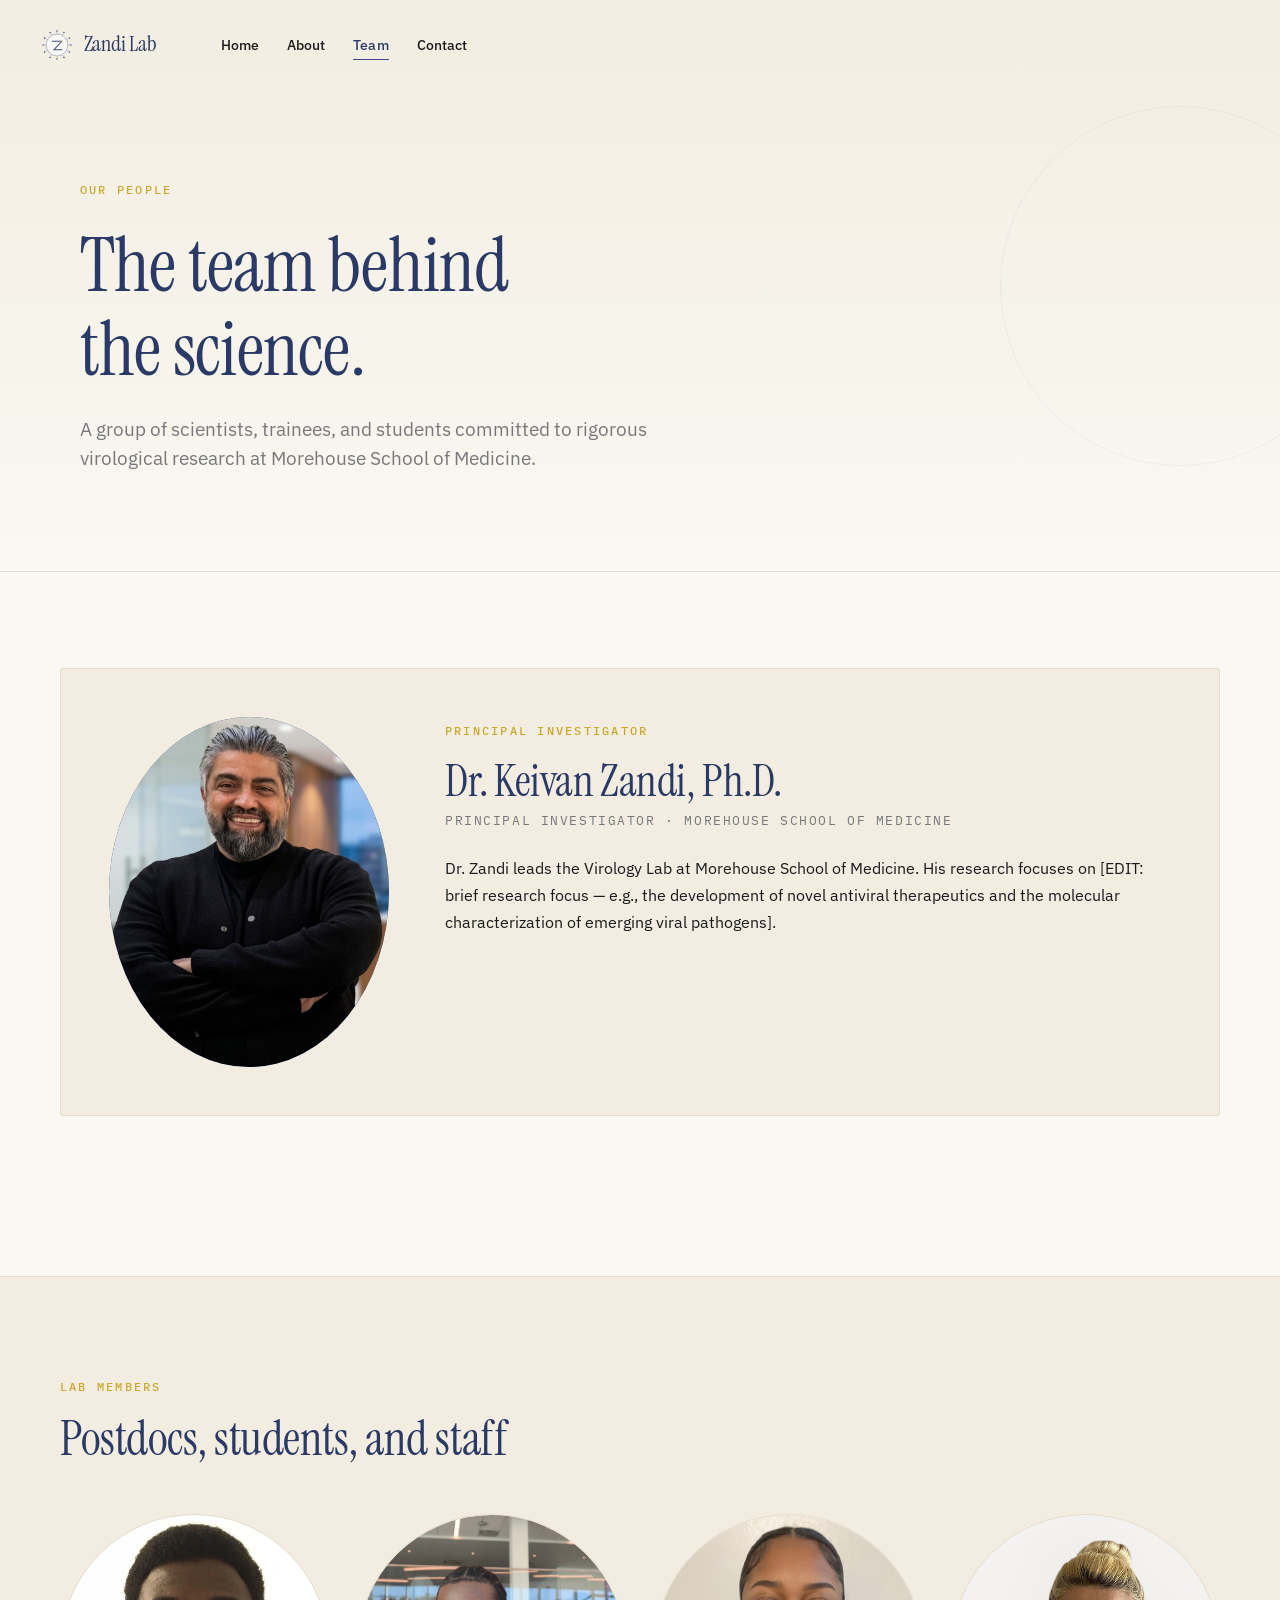
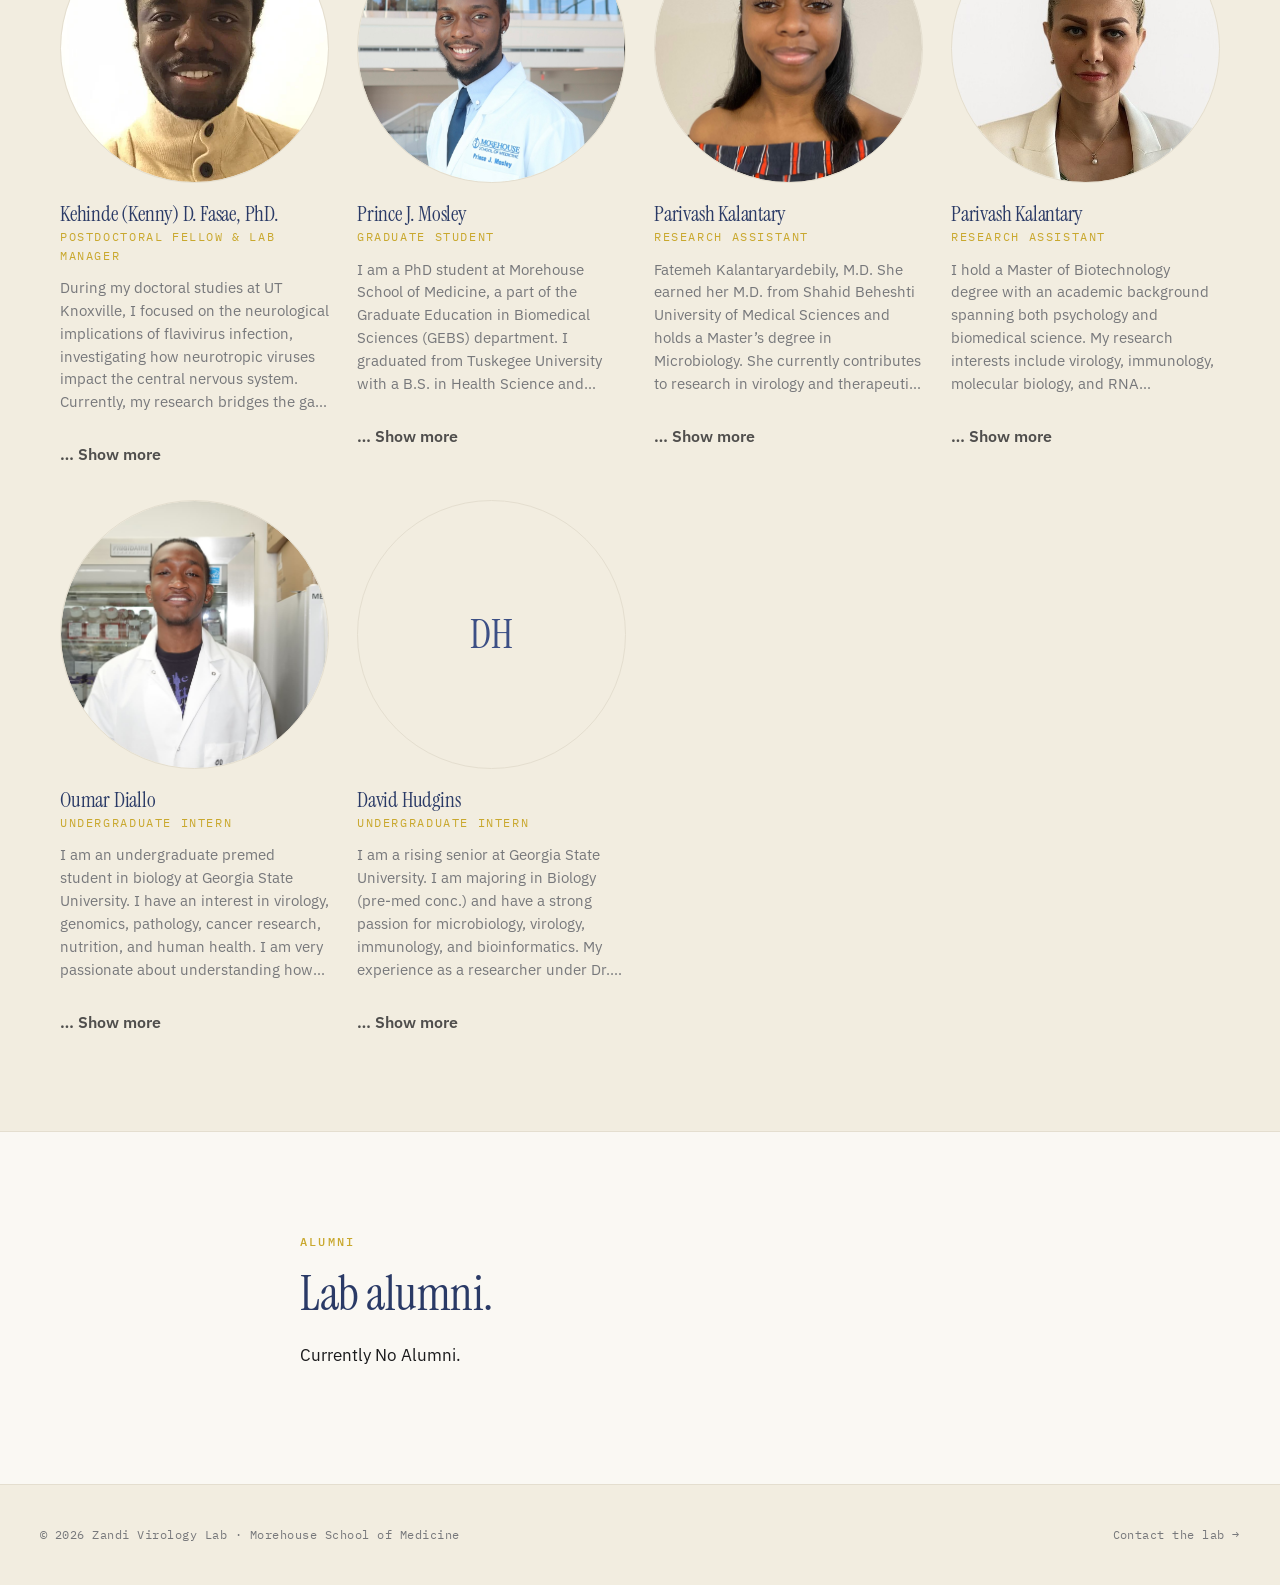
==== commit ce1affd5: "extra photos+ pari" ====
--- a/team.html
+++ b/team.html
@@ -110,7 +110,7 @@
       -->
 <article class="pi-card">
 <div class="pi-photo">
-<span><img src="assets/KeivanZandi.jpg" alt=""></span>
+<span><img src="assets/IMG_5667.jpg" alt=""></span>
 </div>
 <div class="pi-info">
 <span class="eyebrow">Principal Investigator</span>
@@ -121,12 +121,6 @@
             His research focuses on [EDIT: brief research focus — e.g., the
             development of novel antiviral therapeutics and the molecular
             characterization of emerging viral pathogens].
-          </p>
-<p>
-            [EDIT: Add a sentence about background, training, or honors. e.g.
-            Prior to joining MSM, Dr. Zandi completed his training at …
-            He has authored more than [N] peer-reviewed publications and has
-            been supported by funding from …]
           </p>
 </div>
 </article>
@@ -174,7 +168,19 @@
 </article>
 <article class="member-card">
 <div class="member-photo"><span><img src="assets/headshot-morehouse1.jpg" alt=""></span></div>
-<h3 class="member-name">Kiara (Williams)</h3>
+<h3 class="member-name">
+Parivash Kalantary</h3>
+<span class="member-role">Research Assistant</span>
+<p class="member-bio is-collapsed">
+           Fatemeh Kalantaryardebily, M.D.
+She earned her M.D. from Shahid Beheshti University of Medical Sciences and holds a Master’s degree in Microbiology. She currently contributes to research in virology and therapeutic discovery in Dr. Zandi’s lab at Morehouse School of Medicine, with a focus on molecular mechanisms of disease and translational research approaches. (Her background combines clinical experience with laboratory research, allowing her to bridge patient-centered insights with experimental science). Outside of her professional work, she enjoys painting and playing tennis.
+          </p>
+<button class="bio-toggle is-hidden" type="button" aria-expanded="false">… Show more</button>
+</article>
+<article class="member-card">
+<div class="member-photo"><span><img src="assets/photo.jpeg" alt=""></span></div>
+<h3 class="member-name">
+Parivash Kalantary</h3>
 <span class="member-role">Research Assistant</span>
 <p class="member-bio is-collapsed">
             I hold a Master of Biotechnology degree with an academic background spanning both psychology and biomedical science. My research interests include virology, immunology, molecular biology, and RNA therapeutics, with a broader interest in developing treatments and scientific solutions that improve quality of life for individuals living with chronic, infectious, and difficult-to-treat diseases.
@@ -199,8 +205,9 @@
 <h3 class="member-name">David Hudgins</h3>
 <span class="member-role">Undergraduate Intern</span>
 <p class="member-bio is-collapsed">
-            One to two sentences about their background and research interests.
-            Replace this placeholder text with real content.
+            I am a rising senior at Georgia State University. I am majoring in Biology (pre-med conc.) and have a strong passion for microbiology, virology, immunology, and bioinformatics. My experience as a researcher under Dr. Zandi has been very exciting and I am eager to continue our work together exploring various host-pathogen interactions. I greatly appreciate the translational capacity of our research in the study and formulation of anti-viral treatments. My long-term aspirations are to get my M.D from Emory School of Medicine and working as a Neurologist at Grady Memorial Hospital's Marcus Stroke and Neuroscience Center. My personal interests are playing the guitar with friends from the GSU School of Music, chess, skating, and playing soccer!
+
+
           </p>
 <button class="bio-toggle is-hidden" type="button" aria-expanded="false">… Show more</button>
 </article>
@@ -215,8 +222,8 @@
 <div class="prose">
 <p>
 <!-- EDIT: List former lab members here, or remove this whole section if not needed. -->
-          Former members of the Zandi Lab have gone on to positions at …
-          To update this list, edit <code>team.html</code>.
+          Currently No Alumni.
+  
         </p>
 </div>
 </div>
